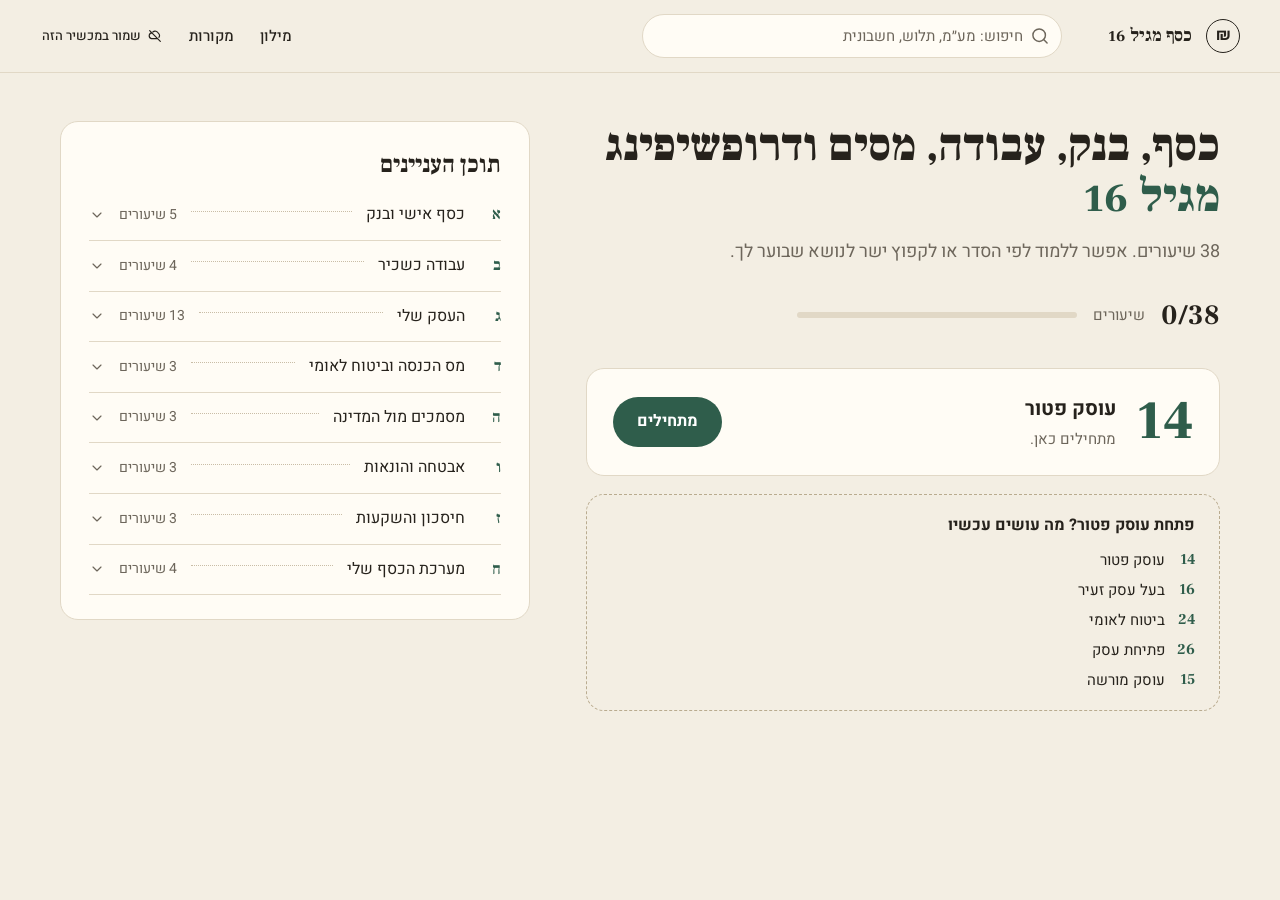
==== index.html @ 77d202a3 "Pilot: finance course app with 5 verified lessons Co-Authored-By: Claude Opus 5 <noreply@anthropic.c" ====
<!DOCTYPE html>
<html lang="he" dir="rtl">
<head>
<meta charset="utf-8">
<meta name="viewport" content="width=device-width, initial-scale=1">
<title>כסף מגיל 16</title>
<meta name="description" content="קורס כסף, בנק, עבודה, מסים ודרופשיפינג בעברית פשוטה, מגיל 16.">
<meta name="theme-color" content="#2f5d4b">
<link rel="manifest" href="manifest.webmanifest">
<link rel="icon" href="icons/icon.svg" type="image/svg+xml">
<link rel="apple-touch-icon" href="icons/icon-180.png">
<link rel="stylesheet" href="assets/fonts/fonts.css">
<link rel="stylesheet" href="css/styles.css">
</head>
<body>
<div id="app"></div>
<script type="module" src="js/app.js"></script>
</body>
</html>
---- assets/fonts/fonts.css ----
/* Self-hosted Heebo + Frank Ruhl Libre. Hebrew + Latin subsets. Source: Google Fonts (OFL). See OFL.txt. */

@font-face {
  font-family: 'Frank Ruhl Libre';
  font-style: normal;
  font-weight: 700;
  font-display: swap;
  src: url('frank-ruhl-libre-700-hebrew.woff2') format('woff2');
  unicode-range: U+0307-0308, U+0590-05FF, U+200C-2010, U+20AA, U+25CC, U+FB1D-FB4F;
}

@font-face {
  font-family: 'Frank Ruhl Libre';
  font-style: normal;
  font-weight: 700;
  font-display: swap;
  src: url('frank-ruhl-libre-700-latin.woff2') format('woff2');
  unicode-range: U+0000-00FF, U+0131, U+0152-0153, U+02BB-02BC, U+02C6, U+02DA, U+02DC, U+0304, U+0308, U+0329, U+2000-206F, U+20AC, U+2122, U+2191, U+2193, U+2212, U+2215, U+FEFF, U+FFFD;
}

@font-face {
  font-family: 'Frank Ruhl Libre';
  font-style: normal;
  font-weight: 900;
  font-display: swap;
  src: url('frank-ruhl-libre-900-hebrew.woff2') format('woff2');
  unicode-range: U+0307-0308, U+0590-05FF, U+200C-2010, U+20AA, U+25CC, U+FB1D-FB4F;
}

@font-face {
  font-family: 'Frank Ruhl Libre';
  font-style: normal;
  font-weight: 900;
  font-display: swap;
  src: url('frank-ruhl-libre-900-latin.woff2') format('woff2');
  unicode-range: U+0000-00FF, U+0131, U+0152-0153, U+02BB-02BC, U+02C6, U+02DA, U+02DC, U+0304, U+0308, U+0329, U+2000-206F, U+20AC, U+2122, U+2191, U+2193, U+2212, U+2215, U+FEFF, U+FFFD;
}

@font-face {
  font-family: 'Heebo';
  font-style: normal;
  font-weight: 400;
  font-display: swap;
  src: url('heebo-400-hebrew.woff2') format('woff2');
  unicode-range: U+0307-0308, U+0590-05FF, U+200C-2010, U+20AA, U+25CC, U+FB1D-FB4F;
}

@font-face {
  font-family: 'Heebo';
  font-style: normal;
  font-weight: 400;
  font-display: swap;
  src: url('heebo-400-latin.woff2') format('woff2');
  unicode-range: U+0000-00FF, U+0131, U+0152-0153, U+02BB-02BC, U+02C6, U+02DA, U+02DC, U+0304, U+0308, U+0329, U+2000-206F, U+20AC, U+2122, U+2191, U+2193, U+2212, U+2215, U+FEFF, U+FFFD;
}

@font-face {
  font-family: 'Heebo';
  font-style: normal;
  font-weight: 500;
  font-display: swap;
  src: url('heebo-500-hebrew.woff2') format('woff2');
  unicode-range: U+0307-0308, U+0590-05FF, U+200C-2010, U+20AA, U+25CC, U+FB1D-FB4F;
}

@font-face {
  font-family: 'Heebo';
  font-style: normal;
  font-weight: 500;
  font-display: swap;
  src: url('heebo-500-latin.woff2') format('woff2');
  unicode-range: U+0000-00FF, U+0131, U+0152-0153, U+02BB-02BC, U+02C6, U+02DA, U+02DC, U+0304, U+0308, U+0329, U+2000-206F, U+20AC, U+2122, U+2191, U+2193, U+2212, U+2215, U+FEFF, U+FFFD;
}

@font-face {
  font-family: 'Heebo';
  font-style: normal;
  font-weight: 700;
  font-display: swap;
  src: url('heebo-700-hebrew.woff2') format('woff2');
  unicode-range: U+0307-0308, U+0590-05FF, U+200C-2010, U+20AA, U+25CC, U+FB1D-FB4F;
}

@font-face {
  font-family: 'Heebo';
  font-style: normal;
  font-weight: 700;
  font-display: swap;
  src: url('heebo-700-latin.woff2') format('woff2');
  unicode-range: U+0000-00FF, U+0131, U+0152-0153, U+02BB-02BC, U+02C6, U+02DA, U+02DC, U+0304, U+0308, U+0329, U+2000-206F, U+20AC, U+2122, U+2191, U+2193, U+2212, U+2215, U+FEFF, U+FFFD;
}
---- css/styles.css ----
/* css/styles.css : "כסף מגיל 16". Direction 1 "מחברת עבודה" from the approved
   design gallery, copied exactly (tokens, fonts, home + lesson look) and
   extended to the rest of the screens (search, glossary, sources, login,
   practice, quiz, popovers, video cards). See SPEC.md §1 for the hard rules. */

*, *::before, *::after { box-sizing: border-box; }
html, body { margin: 0; }
/* several elements below set their own `display` (flex/grid) on a class that
   is also toggled via the `hidden` attribute; an author rule with an explicit
   display always beats the UA's [hidden]{display:none}, so this safety net
   keeps every hidden toggle in the app working regardless. */
[hidden] { display: none !important; }

:root {
  --paper: #f3eee3;
  --sheet: #fffcf5;
  --ink: #26221c;
  --muted: #6d665b;
  --rule: #e1d8c6;
  --acc: #2f5d4b;
  --acc-soft: #e5ece4;
  --wrong: #a4452c;
  --radius-lg: 18px;
  --radius-md: 14px;
  --radius-sm: 10px;
}

html { background: var(--paper); }
body {
  background: var(--paper);
  color: var(--ink);
  font-family: 'Heebo', 'Segoe UI', Arial, sans-serif;
  line-height: 1.6;
  font-size: 16px;
  min-height: 100vh;
}

button { font: inherit; cursor: pointer; }
input, textarea { font: inherit; color: inherit; }
a { color: inherit; text-decoration: none; }
p, h1, h2, h3, h4, h5 { text-wrap: pretty; }
img { max-width: 100%; }

.serif { font-family: 'Frank Ruhl Libre', Georgia, serif; }

svg.i { width: 20px; height: 20px; fill: none; stroke: currentColor; stroke-width: 1.75; stroke-linecap: round; stroke-linejoin: round; flex: none; }
svg.i.sm { width: 16px; height: 16px; }

/* prefers-reduced-motion */
@media (prefers-reduced-motion: reduce) {
  *, *::before, *::after { animation-duration: 0.01ms !important; animation-iteration-count: 1 !important; transition-duration: 0.01ms !important; scroll-behavior: auto !important; }
}

/* focus-visible: consistent accent ring everywhere */
:focus { outline: none; }
a:focus-visible, button:focus-visible, input:focus-visible, textarea:focus-visible, [tabindex]:focus-visible {
  outline: 2.5px solid var(--acc);
  outline-offset: 2px;
  border-radius: 4px;
}

.sr-only {
  position: absolute; width: 1px; height: 1px; padding: 0; margin: -1px;
  overflow: hidden; clip: rect(0,0,0,0); white-space: nowrap; border: 0;
}

.skip-link {
  position: absolute; inset-inline-start: 10px; top: -60px;
  background: var(--ink); color: var(--sheet); padding: 10px 18px; border-radius: 999px;
  z-index: 200; transition: top 180ms ease-out;
}
.skip-link:focus { top: 10px; }

/* ===================== layout shell ===================== */
#app { min-height: 100vh; display: flex; flex-direction: column; }

.top {
  display: flex; align-items: center; gap: 22px; padding: 14px 40px;
  border-bottom: 1px solid var(--rule); background: var(--paper);
  position: sticky; top: 0; z-index: 40;
}
.mark {
  width: 34px; height: 34px; border-radius: 50%; border: 1.5px solid var(--ink);
  display: grid; place-items: center; font-weight: 700; font-size: 16px; flex: none;
  font-family: 'Heebo', sans-serif;
}
.brand { font-family: 'Frank Ruhl Libre', serif; font-weight: 700; font-size: 18px; white-space: nowrap; }
.brand-link { display: flex; align-items: center; gap: 14px; }

.top-search {
  flex: 1; max-width: 420px; margin-inline-start: 24px;
}
.top-search input {
  width: 100%; display: flex; align-items: center; gap: 10px;
  background: var(--sheet); border: 1px solid var(--rule); border-radius: 999px;
  padding: 9px 16px; padding-inline-start: 38px; color: var(--ink); font-size: 15px;
  transition: border-color 180ms ease-out;
}
.top-search input::placeholder { color: var(--muted); }
.top-search input:hover { border-color: #cbbf9f; }
.top-search-wrap { position: relative; }
.top-search-wrap svg.i { position: absolute; inset-inline-start: 12px; top: 50%; transform: translateY(-50%); color: var(--muted); pointer-events: none; }

.toplinks { margin-inline-start: auto; display: flex; align-items: center; gap: 22px; font-size: 15px; font-weight: 500; }
.toplinks a, .toplinks button { background: none; border: 0; padding: 4px 2px; color: inherit; display: flex; align-items: center; gap: 6px; }
.toplinks a:hover, .toplinks button:hover { color: var(--acc); }
.sync-pill {
  display: inline-flex; align-items: center; gap: 6px; font-size: 13px; padding: 6px 12px;
  border-radius: 999px; border: 1px solid var(--rule); background: var(--sheet); color: var(--muted);
}
/* sync pill intentionally stays neutral (ink/muted) in every state: SPEC.md §1
   allows no extra status colors beyond the quiz right/wrong pair, so the
   synced/local/error states are told apart by icon + text only, not color. */

.menu-toggle { display: none; background: none; border: 1px solid var(--rule); border-radius: 10px; padding: 8px; }

main { flex: 1; }

.container { max-width: 1240px; margin: 0 auto; padding: 0 40px; }

.footer-note { max-width: 1240px; margin: 40px auto 60px; padding: 0 40px; color: var(--muted); font-size: 14px; }

/* ===================== buttons ===================== */
.btn {
  background: var(--acc); color: #fff; border: 0; border-radius: 999px;
  padding: 12px 24px; font-weight: 700; font-size: 16px; display: inline-flex; align-items: center; gap: 8px;
  transition: background 180ms ease-out, transform 180ms ease-out;
}
.btn:hover { background: #274f40; }
.btn:active { transform: scale(0.98); }
.btn:disabled { background: #b9cabf; color: #fff; cursor: not-allowed; }

.btn-outline {
  background: transparent; color: var(--ink); border: 1.5px solid var(--ink); border-radius: 999px;
  padding: 8px 20px; font-weight: 700; display: inline-flex; align-items: center; gap: 8px;
  transition: background 180ms ease-out;
}
.btn-outline:hover { background: var(--acc-soft); border-color: var(--acc); color: var(--acc); }
.btn-outline:disabled { color: var(--muted); border-color: var(--rule); cursor: not-allowed; background: none; }

.btn-secondary {
  background: var(--sheet); color: var(--ink); border: 1px solid var(--rule); border-radius: 999px;
  padding: 10px 18px; font-weight: 600; font-size: 14px; display: inline-flex; align-items: center; gap: 8px;
  transition: border-color 180ms ease-out, background 180ms ease-out;
}
.btn-secondary:hover { border-color: var(--acc); color: var(--acc); }

/* ===================== home ===================== */
.home {
  display: grid; grid-template-columns: 1.35fr 1fr; gap: 56px;
  padding: 48px 40px 60px; max-width: 1240px; margin: 0 auto;
}
.home h1 { font-family: 'Frank Ruhl Libre', serif; font-weight: 900; font-size: 46px; line-height: 1.1; margin: 0; }
.home h1 em { font-style: normal; color: var(--acc); display: block; }
.home .lead { font-size: 18px; color: var(--muted); margin: 16px 0 26px; max-width: 520px; }

.prog { display: flex; align-items: center; gap: 16px; margin-bottom: 30px; }
.prog b { font-family: 'Frank Ruhl Libre', serif; font-size: 28px; }
.prog span { color: var(--muted); font-size: 15px; }
.bar { flex: 1; height: 6px; background: var(--rule); border-radius: 9px; max-width: 280px; overflow: hidden; }
.bar i { display: block; height: 100%; background: var(--acc); border-radius: 9px; transition: width 220ms ease-out; }

.start-card {
  background: var(--sheet); border: 1px solid var(--rule); border-radius: var(--radius-lg);
  padding: 24px 26px; display: flex; gap: 20px; align-items: center; flex-wrap: wrap;
}
.start-card .n { font-family: 'Frank Ruhl Libre', serif; font-size: 54px; font-weight: 900; line-height: .9; color: var(--acc); }
.start-card h3 { margin: 0; font-size: 20px; }
.start-card p { margin: 2px 0 0; color: var(--muted); font-size: 15px; }
.start-card .btn { margin-inline-start: auto; }
.start-card.empty { color: var(--muted); }
.start-card.empty p { margin: 0; font-size: 15px; }

.urgent {
  margin-top: 18px; border: 1px dashed #b9ab8f; border-radius: var(--radius-lg); padding: 18px 24px; font-size: 15px;
}
.urgent strong { display: block; font-size: 16px; margin-bottom: 6px; }
.urgent-list { display: flex; flex-direction: column; gap: 6px; margin-top: 10px; }
.urgent-row { display: flex; align-items: center; gap: 10px; }
.urgent-row .num { font-family: 'Frank Ruhl Libre', serif; font-weight: 700; color: var(--acc); width: 20px; }
.urgent-row .soon-tag { margin-inline-start: auto; }

.toc {
  background: var(--sheet); border: 1px solid var(--rule); border-radius: var(--radius-lg); padding: 24px 28px;
  align-self: start;
}
.toc h2 { font-family: 'Frank Ruhl Libre', serif; font-size: 24px; margin: 0 0 6px; }
.toc-row {
  display: flex; align-items: center; gap: 14px; padding: 12px 0; border-bottom: 1px solid var(--rule);
  font-size: 16px; width: 100%; background: none; border-inline: 0; border-top: 0; text-align: start;
  color: inherit;
}
.toc-row:last-child { border-bottom: 0; }
.toc-row .l { font-family: 'Frank Ruhl Libre', serif; font-weight: 700; width: 22px; color: var(--acc); flex: none; }
.toc-row .lead-dots { flex: 1; border-bottom: 1.5px dotted #c9bda6; transform: translateY(-4px); }
.toc-row .c { color: var(--muted); font-size: 14px; flex: none; }
.toc-row .chev { color: var(--muted); transition: transform 180ms ease-out; flex: none; }
.toc-row[aria-expanded="true"] .chev { transform: rotate(180deg); }
.toc-row:hover { color: var(--acc); }

.toc-lessons { padding: 0 0 12px; display: flex; flex-direction: column; }
.toc-lessons .lesson-row {
  display: flex; align-items: center; gap: 10px; padding: 8px 4px 8px 0; font-size: 14.5px; color: var(--muted);
  border-bottom: 1px dotted var(--rule);
}
.toc-lessons .lesson-row:last-child { border-bottom: 0; }
.toc-lessons .lesson-row .num { width: 20px; flex: none; color: var(--muted); font-weight: 600; }
.toc-lessons .lesson-row.done { color: var(--ink); }
.toc-lessons .lesson-row.done .num { color: var(--acc); }
.soon-tag {
  font-size: 12px; color: var(--muted); background: var(--paper); border: 1px solid var(--rule);
  border-radius: 999px; padding: 2px 10px; flex: none;
}

/* ===================== lesson layout ===================== */
.lesson-shell { display: grid; grid-template-columns: 1fr; max-width: 1240px; margin: 0 auto; align-items: start; }
/* two-column layout only above the breakpoint where .side is actually shown
   (see the max-width:900px query below that hides .side) and only when a
   side list exists at all (.with-side). gating on min-width here, rather
   than overriding a max-width query, avoids a specificity fight between the
   two rules that would otherwise leave an empty reserved 270px column. */
@media (min-width: 901px) {
  .lesson-shell.with-side { grid-template-columns: 270px 1fr; }
}
.side {
  border-inline-end: 1px solid var(--rule); padding: 26px 24px; position: sticky; top: 65px;
  max-height: calc(100vh - 65px); overflow-y: auto;
}
.side .part { font-size: 13px; color: var(--muted); font-weight: 600; }
.side h4 { font-family: 'Frank Ruhl Libre', serif; font-size: 20px; margin: 2px 0 14px; }
.sl {
  display: flex; gap: 10px; align-items: center; padding: 7px 4px; font-size: 14.5px; color: var(--muted);
  border-radius: 8px; width: 100%; background: none; border: 0; text-align: start;
}
.sl .ck {
  width: 18px; height: 18px; border-radius: 50%; border: 1.5px solid #c9bda6; flex: none; display: grid; place-items: center;
}
.sl.done .ck { background: var(--acc); border-color: var(--acc); color: #fff; }
.sl.done .ck svg { width: 12px; height: 12px; stroke-width: 3; }
.sl.now { color: var(--ink); font-weight: 700; }
.sl.now .ck { border-color: var(--ink); border-width: 2px; }
.sl.soon { color: #a89f8e; }
.sl:not(.soon):hover { background: var(--acc-soft); color: var(--acc); }
.sl.soon { cursor: default; }
.sl .soon-tag { border: 0; background: none; padding: 0; font-size: 11.5px; margin-inline-start: auto; }

.page { padding: 24px 40px 40px; min-width: 0; }
.steps { display: flex; gap: 6px; margin-bottom: 24px; flex-wrap: wrap; }
.step {
  padding: 7px 16px; border-radius: 999px; font-size: 13.5px; font-weight: 600; color: var(--muted);
  border: 1px solid var(--rule); background: var(--paper);
}
.step.on { background: var(--ink); color: var(--sheet); border-color: var(--ink); }
.step.ok { color: var(--acc); border-color: #bcd0c2; }
a.step:hover { border-color: var(--acc); }

.lesson-title { font-family: 'Frank Ruhl Libre', serif; font-size: 34px; font-weight: 900; margin: 0 0 4px; line-height: 1.15; }
.checked-tag { color: var(--muted); font-size: 13.5px; margin: 0 0 20px; }

.sheet {
  background: var(--sheet); border: 1px solid var(--rule); border-radius: var(--radius-lg);
  padding: 30px 34px; display: grid; gap: 32px;
}
.sheet.two-col { grid-template-columns: 1fr 320px; }
/* grid/flex items default to min-width:auto, so a nested flex row that
   refuses to shrink (e.g. .calc-fields) can force this whole grid item wider
   than its track, overflowing past .sheet and the page on narrow screens.
   min-width:0 lets it shrink and wrap normally instead. */
.sheet-full { grid-column: 1 / -1; min-width: 0; }
.sheet h2 { font-family: 'Frank Ruhl Libre', serif; font-size: 32px; font-weight: 900; margin: 0; line-height: 1.15; }
.sheet .goal { color: var(--muted); font-size: 16px; margin: 8px 0 20px; }

/* ===================== disclaimer + intro ===================== */
.disclaimer {
  border: 1px dashed #b9ab8f; border-radius: var(--radius-md); padding: 14px 18px; font-size: 14.5px;
  color: var(--muted); display: flex; gap: 10px; align-items: flex-start; margin: 18px 0;
}
.will-know { margin: 18px 0 24px; }
.will-know h5 { font-size: 15px; margin: 0 0 8px; }
.will-know ul { margin: 0; padding-inline-start: 20px; }
.will-know li { margin-bottom: 4px; }

/* ===================== lesson sections & blocks ===================== */
.lesson-section { margin-bottom: 30px; }
.lesson-section:last-child { margin-bottom: 0; }
.section-h { font-family: 'Frank Ruhl Libre', serif; font-size: 21px; margin: 0 0 12px; }
.lesson-section p { font-size: 17px; line-height: 1.75; margin: 0 0 14px; }
.lesson-section p:last-child { margin-bottom: 0; }

.tag { display: inline-flex; align-items: center; gap: 8px; font-size: 13px; font-weight: 700; margin-bottom: 8px; }
.tag svg { width: 17px; height: 17px; }

.box { border-radius: var(--radius-md); padding: 16px 18px; margin-bottom: 14px; font-size: 15.5px; }
.box p { margin: 0 0 8px; }
.box p:last-child { margin-bottom: 0; }
.box.law { border: 1.5px solid var(--ink); background: var(--sheet); }
.box.rec { background: var(--acc-soft); }
.box.pro { border: 1.5px dashed #b9ab8f; background: var(--sheet); }
.box.example { background: var(--sheet); border: 1px solid var(--rule); background-image: repeating-linear-gradient(var(--sheet) 0 27px, var(--rule) 27px 28px); background-size: 100% 28px; }
.box.warn { background: var(--paper); border: 1px solid var(--rule); }
.box.calc { border: 1px solid var(--rule); background: var(--sheet); }

.src-list { display: flex; flex-direction: column; gap: 4px; margin-top: 8px; }
.src-ref { display: block; font-size: 12.5px; color: var(--muted); text-decoration: underline; text-underline-offset: 2px; }
.src-ref:hover { color: var(--acc); }
.checked-line { display: block; margin-top: 8px; font-size: 12.5px; color: var(--muted); }

.term-link, .src-chip {
  background: none; border: 0; padding: 0; color: var(--acc); font: inherit; font-weight: 600;
  text-decoration: underline; text-underline-offset: 3px; text-decoration-style: dotted; cursor: pointer;
}
.src-chip { font-size: 0.72em; vertical-align: super; font-weight: 700; text-decoration: none; padding: 1px 6px; border: 1px solid var(--rule); border-radius: 999px; color: var(--muted); background: var(--paper); }
.src-chip:hover { color: var(--acc); border-color: var(--acc); }
.term-link:hover { color: #1f4033; }

.blk-list { margin: 0 0 16px; padding-inline-start: 22px; font-size: 16px; }
.blk-list li { margin-bottom: 6px; }

.table-wrap { overflow-x: auto; margin-bottom: 14px; border: 1px solid var(--rule); border-radius: var(--radius-md); }
.blk-table { width: 100%; border-collapse: collapse; font-size: 15px; min-width: 420px; }
.blk-table caption { text-align: start; padding: 12px 16px 4px; font-weight: 700; color: var(--ink); caption-side: top; }
.blk-table th, .blk-table td { padding: 10px 16px; text-align: start; border-bottom: 1px solid var(--rule); }
.blk-table thead th { background: var(--paper); font-weight: 700; color: var(--muted); font-size: 13.5px; }
.blk-table tbody tr:last-child td { border-bottom: 0; }
.table-note { padding: 4px 16px 12px; margin: 0; font-size: 13.5px; color: var(--muted); }

.receipt {
  background: #fff; border: 1px solid var(--rule); border-radius: 6px; padding: 20px 22px 16px;
  position: relative; font-size: 16px; margin-bottom: 14px;
}
.r-title { font-weight: 700; margin-bottom: 10px; }
.r-row { display: flex; gap: 10px; align-items: baseline; padding: 6px 0; }
.r-row .dots { flex: 1; border-bottom: 1.5px dotted #cfc5b2; }
.r-row .v { font-weight: 700; }
.r-total { border-top: 2px solid var(--ink); margin-top: 8px; padding-top: 10px; font-size: 19px; }
.r-total .v { color: var(--acc); font-size: 25px; font-family: 'Frank Ruhl Libre', serif; }
.r-note { font-size: 13.5px; color: var(--muted); margin: 12px 0 0; }

.compare { display: grid; gap: 16px; margin-bottom: 16px; grid-template-columns: repeat(var(--cols, 2), 1fr); }
.compare.cols-2 { --cols: 2; }
.compare.cols-3 { --cols: 3; }
.cmp-col { background: var(--sheet); border: 1px solid var(--rule); border-radius: var(--radius-md); padding: 16px 18px; }
.cmp-col h5 { margin: 0 0 10px; font-size: 15px; }
.cmp-col ul { margin: 0; padding-inline-start: 20px; font-size: 14.5px; }
.cmp-col ul li { margin-bottom: 6px; }

.flow { display: flex; align-items: center; gap: 10px; margin-bottom: 16px; flex-wrap: wrap; }
.flow-step { background: var(--sheet); border: 1px solid var(--rule); border-radius: var(--radius-md); padding: 12px 16px; min-width: 120px; text-align: center; }
.flow-label { font-weight: 700; font-size: 14.5px; }
.flow-sub { color: var(--muted); font-size: 12.5px; margin-top: 3px; }
.flow-arrow { color: var(--muted); flex: none; }

.calc-fields { display: flex; gap: 14px; flex-wrap: wrap; margin-bottom: 14px; }
.calc-field { display: flex; flex-direction: column; gap: 6px; font-size: 13.5px; color: var(--muted); }
.calc-input-wrap { display: flex; align-items: center; gap: 6px; background: var(--paper); border: 1px solid var(--rule); border-radius: var(--radius-sm); padding: 8px 12px; }
.calc-input-wrap input { width: 80px; background: none; border: 0; font-size: 16px; color: var(--ink); }
.calc-input-wrap input:focus-visible { outline: none; }
.calc-input-wrap .suffix { color: var(--muted); font-size: 14px; }
.calc-result { display: flex; align-items: center; gap: 12px; font-size: 16px; padding-top: 6px; border-top: 1px dashed var(--rule); }
.calc-result-label { color: var(--muted); }
.calc-result-value { font-weight: 700; color: var(--acc); font-size: 20px; }
.calc-explain { margin: 10px 0 0; color: var(--muted); font-size: 14px; }

/* flash-highlight for search-result scroll target */
.flash-highlight { animation: flash 1.6s ease-out; border-radius: var(--radius-sm); }
@keyframes flash {
  0% { background-color: #f2e3b0; }
  100% { background-color: transparent; }
}

/* ===================== video cards ===================== */
.video-list { display: flex; flex-direction: column; gap: 14px; }
.video-card { background: var(--sheet); border: 1px solid var(--rule); border-radius: var(--radius-md); padding: 18px 20px; }
.v-title { font-weight: 700; font-size: 16px; }
.v-meta { color: var(--muted); font-size: 13px; margin: 2px 0 8px; }
.v-why { margin: 0 0 12px; font-size: 14.5px; color: var(--muted); }
.v-summary { border-top: 1px dashed var(--rule); padding-top: 12px; margin-top: 4px; }
.v-summary p { font-size: 15px; }
.v-backup { margin-top: 12px; }
.v-player { margin-top: 12px; position: relative; padding-top: 56.25%; border-radius: var(--radius-sm); overflow: hidden; background: #000; }
.v-player iframe { position: absolute; inset: 0; width: 100%; height: 100%; border: 0; }
.v-offline { position: static; padding-top: 0; display: flex; align-items: center; gap: 8px; color: var(--muted); background: var(--paper); border-radius: var(--radius-sm); padding: 14px; margin: 0; }

/* ===================== nav (bottom of lesson) ===================== */
.lesson-nav { display: flex; align-items: center; gap: 10px; margin-top: 26px; font-size: 14.5px; font-weight: 600; flex-wrap: wrap; }
.nb {
  display: flex; align-items: center; gap: 6px; padding: 9px 14px; border-radius: 999px;
  border: 1px solid var(--rule); background: var(--sheet); color: inherit;
}
.nb:hover { border-color: var(--acc); color: var(--acc); }
.nb:disabled { color: #b6ad9d; cursor: not-allowed; }
.nb.next { background: var(--acc); color: #fff; border-color: var(--acc); margin-inline-start: auto; }
.nb.next:hover { background: #274f40; }
.nb.next:disabled { background: #b9cabf; }
.nav-progress { flex: 1; max-width: 260px; margin-inline-start: 14px; display: flex; align-items: center; gap: 10px; color: var(--muted); font-weight: 500; font-size: 13.5px; }
.nav-progress .bar { height: 5px; }

/* ===================== practice ===================== */
.practice-block { margin-bottom: 30px; }
.practice-block:last-child { margin-bottom: 0; }
.practice-block h3 { font-family: 'Frank Ruhl Libre', serif; font-size: 22px; margin: 0 0 6px; }
.practice-prompt { font-size: 16.5px; margin-bottom: 14px; }
.practice-answer { width: 100%; min-height: 100px; background: var(--paper); border: 1px solid var(--rule); border-radius: var(--radius-md); padding: 12px 14px; font-size: 15.5px; resize: vertical; }
.practice-answer:hover { border-color: #cbbf9f; }
.practice-actions { display: flex; gap: 10px; align-items: center; margin-top: 12px; flex-wrap: wrap; }
.practice-hint { color: var(--muted); font-size: 14px; margin-top: 8px; }
.practice-solution { margin-top: 16px; background: var(--acc-soft); border-radius: var(--radius-md); padding: 16px 18px; }
.practice-solution h4 { margin: 0 0 8px; font-size: 14.5px; }

/* ===================== quiz ===================== */
.quiz-q { border: 0; margin: 0 0 26px; padding: 0; }
.quiz-q legend { font-weight: 700; font-size: 17px; margin: 0 0 12px; padding: 0; width: 100%; }
.quiz-options { display: flex; flex-direction: column; gap: 8px; }
.opt {
  display: flex; gap: 12px; align-items: center; width: 100%; text-align: start;
  background: var(--sheet); border: 1px solid var(--rule); border-radius: var(--radius-sm);
  padding: 11px 14px; position: relative; transition: background 150ms ease-out, border-color 150ms ease-out;
}
.opt input[type="radio"] { position: absolute; opacity: 0; width: 1px; height: 1px; }
.opt:hover { border-color: #cbbf9f; }
.opt:has(input:checked) { border-color: var(--ink); }
.opt:has(input:focus-visible) { outline: 2.5px solid var(--acc); outline-offset: 2px; }
.dot { width: 16px; height: 16px; border-radius: 50%; border: 1.5px solid var(--muted); flex: none; }
.opt:has(input:checked) .dot { background: var(--ink); box-shadow: inset 0 0 0 3px var(--sheet); border-color: var(--ink); }
.quiz.checked .opt { pointer-events: none; }
.quiz.checked .opt.correct { border-color: var(--acc); background: var(--acc-soft); }
.quiz.checked .opt.wrong-pick { border-color: var(--wrong); }
.quiz.checked .opt.correct .dot { background: var(--acc); border-color: var(--acc); }
.quiz.checked .opt.wrong-pick .dot { background: var(--wrong); border-color: var(--wrong); }
.quiz-feedback { display: none; margin-top: 10px; font-size: 14.5px; background: var(--acc-soft); border-radius: var(--radius-sm); padding: 10px 14px; }
.quiz.checked .quiz-feedback { display: block; }
.quiz.checked .quiz-feedback.is-wrong { background: #f4e2da; color: var(--wrong); }

.quiz-summary { background: var(--sheet); border: 1px solid var(--rule); border-radius: var(--radius-lg); padding: 22px 26px; margin-bottom: 24px; text-align: center; }
.quiz-score { font-family: 'Frank Ruhl Libre', serif; font-size: 40px; font-weight: 900; color: var(--acc); margin: 0; }
.quiz-summary p { color: var(--muted); margin: 6px 0 16px; }
.quiz-check {
  background: transparent; border: 1.5px solid var(--ink); border-radius: 999px; padding: 10px 24px;
  font-weight: 700; color: var(--ink);
}
.quiz-check:hover { background: var(--ink); color: var(--sheet); }
.quiz-check:disabled { border-color: var(--rule); color: var(--muted); cursor: not-allowed; }

/* ===================== finish ===================== */
.remember-list { padding-inline-start: 22px; font-size: 16.5px; margin: 0 0 26px; }
.remember-list li { margin-bottom: 8px; }
.real-task { background: var(--acc-soft); border-radius: var(--radius-lg); padding: 22px 26px; margin-bottom: 26px; }
.real-task h3 { margin: 0 0 12px; font-family: 'Frank Ruhl Libre', serif; font-size: 20px; }
.real-task ol { margin: 0 0 14px; padding-inline-start: 20px; }
.real-task li { margin-bottom: 6px; }
.task-check { display: flex; align-items: center; gap: 10px; font-weight: 600; cursor: pointer; }
.task-check input { width: 18px; height: 18px; accent-color: var(--acc); }
.finish-sources { margin-bottom: 26px; }
.finish-sources h3 { font-family: 'Frank Ruhl Libre', serif; font-size: 18px; margin: 0 0 10px; }
.source-item { border-bottom: 1px solid var(--rule); padding: 10px 0; font-size: 14.5px; }
.source-item:last-child { border-bottom: 0; }
.source-item .s-org { color: var(--muted); font-size: 12.5px; }
.source-item a { text-decoration: underline; text-underline-offset: 2px; }

/* ===================== search screen ===================== */
.search-page { max-width: 820px; margin: 0 auto; padding: 40px 24px 60px; }
.search-page h1 { font-family: 'Frank Ruhl Libre', serif; font-size: 30px; margin: 0 0 20px; }
.search-input-big { width: 100%; background: var(--sheet); border: 1px solid var(--rule); border-radius: 999px; padding: 14px 20px; padding-inline-start: 46px; font-size: 17px; margin-bottom: 24px; }
.search-input-big-wrap { position: relative; }
.search-input-big-wrap svg.i { position: absolute; inset-inline-start: 16px; top: 50%; transform: translateY(-50%); color: var(--muted); }
.search-group { margin-bottom: 26px; }
.search-group-title { font-size: 13.5px; font-weight: 700; color: var(--muted); margin: 0 0 10px; }
.search-result {
  display: block; width: 100%; text-align: start; background: var(--sheet); border: 1px solid var(--rule);
  border-radius: var(--radius-md); padding: 14px 18px; margin-bottom: 10px; font-size: 15px; color: inherit;
}
.search-result:hover { border-color: var(--acc); }
.search-result .sr-stage { color: var(--muted); font-size: 12.5px; margin-bottom: 4px; }
.search-result mark { background: #f2e3b0; color: var(--ink); border-radius: 3px; padding: 0 2px; }
.search-empty, .empty-state { color: var(--muted); text-align: center; padding: 40px 20px; font-size: 15.5px; }

/* ===================== glossary ===================== */
.glossary-page { max-width: 900px; margin: 0 auto; padding: 40px 24px 60px; }
.glossary-page h1 { font-family: 'Frank Ruhl Libre', serif; font-size: 30px; margin: 0 0 20px; }
.glossary-filter { width: 100%; background: var(--sheet); border: 1px solid var(--rule); border-radius: 999px; padding: 12px 20px; font-size: 16px; margin-bottom: 24px; }
.glossary-list { display: flex; flex-direction: column; gap: 12px; }
.term-card { background: var(--sheet); border: 1px solid var(--rule); border-radius: var(--radius-md); padding: 18px 22px; }
.term-name { font-family: 'Frank Ruhl Libre', serif; font-size: 20px; font-weight: 700; margin: 0; }
.term-en { color: var(--muted); font-size: 14px; margin: 2px 0 10px; }
.term-explain { margin: 0 0 8px; font-size: 15.5px; }
.term-example, .term-life { margin: 0 0 4px; font-size: 14px; color: var(--muted); }
.term-example strong, .term-life strong { color: var(--ink); }
.term-lessons { margin-top: 10px; display: flex; gap: 8px; flex-wrap: wrap; }
.term-lesson-link { font-size: 13px; background: var(--acc-soft); color: var(--acc); border-radius: 999px; padding: 4px 12px; }

/* ===================== sources center ===================== */
.sources-page { max-width: 900px; margin: 0 auto; padding: 40px 24px 60px; }
.sources-page h1 { font-family: 'Frank Ruhl Libre', serif; font-size: 30px; margin: 0 0 24px; }
.org-group { margin-bottom: 28px; }
.org-group h2 { font-size: 17px; margin: 0 0 10px; color: var(--muted); }
.source-card { background: var(--sheet); border: 1px solid var(--rule); border-radius: var(--radius-md); padding: 16px 20px; margin-bottom: 10px; }
.source-card .s-title { font-weight: 700; font-size: 15.5px; }
.source-card .s-meta { color: var(--muted); font-size: 13px; margin: 4px 0 8px; }
.source-card a.s-link { display: inline-flex; align-items: center; gap: 6px; font-size: 14px; text-decoration: underline; text-underline-offset: 2px; }
.source-card .s-lessons { margin-top: 8px; font-size: 12.5px; color: var(--muted); }

/* ===================== login/sync ===================== */
.login-page { max-width: 480px; margin: 0 auto; padding: 60px 24px; }
.login-page h1 { font-family: 'Frank Ruhl Libre', serif; font-size: 26px; margin: 0 0 14px; }
.login-page p { color: var(--muted); font-size: 15px; margin: 0 0 22px; }
.login-field { display: flex; flex-direction: column; gap: 6px; margin-bottom: 16px; }
.login-field label { font-size: 14px; font-weight: 600; }
.login-field input { background: var(--sheet); border: 1px solid var(--rule); border-radius: var(--radius-sm); padding: 11px 14px; font-size: 16px; }
.login-field input:hover { border-color: #cbbf9f; }
.login-error { color: var(--wrong); font-size: 14px; margin: 10px 0 0; }
.login-status { margin-top: 18px; font-size: 14px; color: var(--muted); }

/* ===================== popover ===================== */
.popover {
  position: fixed; z-index: 100; max-width: 320px; background: var(--sheet); border: 1px solid var(--rule);
  border-radius: var(--radius-md); padding: 16px 18px; box-shadow: 0 8px 24px rgba(38,34,28,0.16);
  font-size: 14.5px; transition: opacity 180ms ease-out;
}
.popover h4 { font-family: 'Frank Ruhl Libre', serif; font-size: 17px; margin: 0 0 6px; }
.popover p { margin: 0 0 8px; }
.popover .pop-close { position: absolute; top: 8px; inset-inline-end: 8px; background: none; border: 0; padding: 4px; color: var(--muted); }
.popover .pop-link { font-size: 13px; text-decoration: underline; }

/* ===================== menu drawer (mobile) ===================== */
.drawer-backdrop { position: fixed; inset: 0; background: rgba(38,34,28,0.35); z-index: 60; opacity: 0; pointer-events: none; transition: opacity 180ms ease-out; }
.drawer-backdrop.open { opacity: 1; pointer-events: auto; }
.drawer {
  position: fixed; inset-inline-end: 0; top: 0; bottom: 0; width: min(320px, 86vw); background: var(--paper);
  z-index: 61; transform: translateX(110%); transition: transform 200ms ease-out; padding: 20px; overflow-y: auto;
  border-inline-start: 1px solid var(--rule);
}
html[dir="rtl"] .drawer { transform: translateX(-110%); }
.drawer.open { transform: translateX(0); }
.drawer-close { background: none; border: 0; padding: 8px; margin-bottom: 10px; }
.drawer a, .drawer button.drawer-link { display: flex; align-items: center; gap: 10px; padding: 11px 6px; font-size: 15.5px; width: 100%; text-align: start; background: none; border: 0; color: inherit; border-bottom: 1px solid var(--rule); }

/* ===================== offline banner ===================== */
.offline-banner {
  display: none; align-items: center; gap: 8px; justify-content: center; background: #f4e2da; color: var(--wrong);
  font-size: 13.5px; padding: 8px; text-align: center;
}
body.is-offline .offline-banner { display: flex; }

/* ===================== responsive ===================== */
@media (max-width: 900px) {
  .home { grid-template-columns: 1fr; padding: 32px 20px 40px; gap: 30px; }
  .side { display: none; }
  .page { padding: 20px 20px 40px; }
  .sheet { padding: 22px 20px; }
  .sheet.two-col { grid-template-columns: 1fr; }
  .compare { grid-template-columns: 1fr; }
  .flow { flex-direction: column; align-items: stretch; }
  .flow-arrow { transform: rotate(90deg); align-self: center; }
  .top { padding: 12px 16px; gap: 12px; }
  .top-search { display: none; }
  .toplinks { display: none; }
  .menu-toggle { display: flex; }
  .container { padding: 0 20px; }
}

@media (max-width: 640px) {
  .home h1 { font-size: 34px; }
  .start-card { flex-direction: column; align-items: flex-start; }
  .start-card .btn { margin-inline-start: 0; }
  .lesson-title { font-size: 26px; }
  .lesson-nav { justify-content: flex-start; }
  .nav-progress { order: 5; max-width: 100%; flex: 0 0 100%; margin-inline-start: 0; }
  .nb.next { margin-inline-start: 0; }
  .quiz-fields, .calc-fields { flex-direction: column; }
}
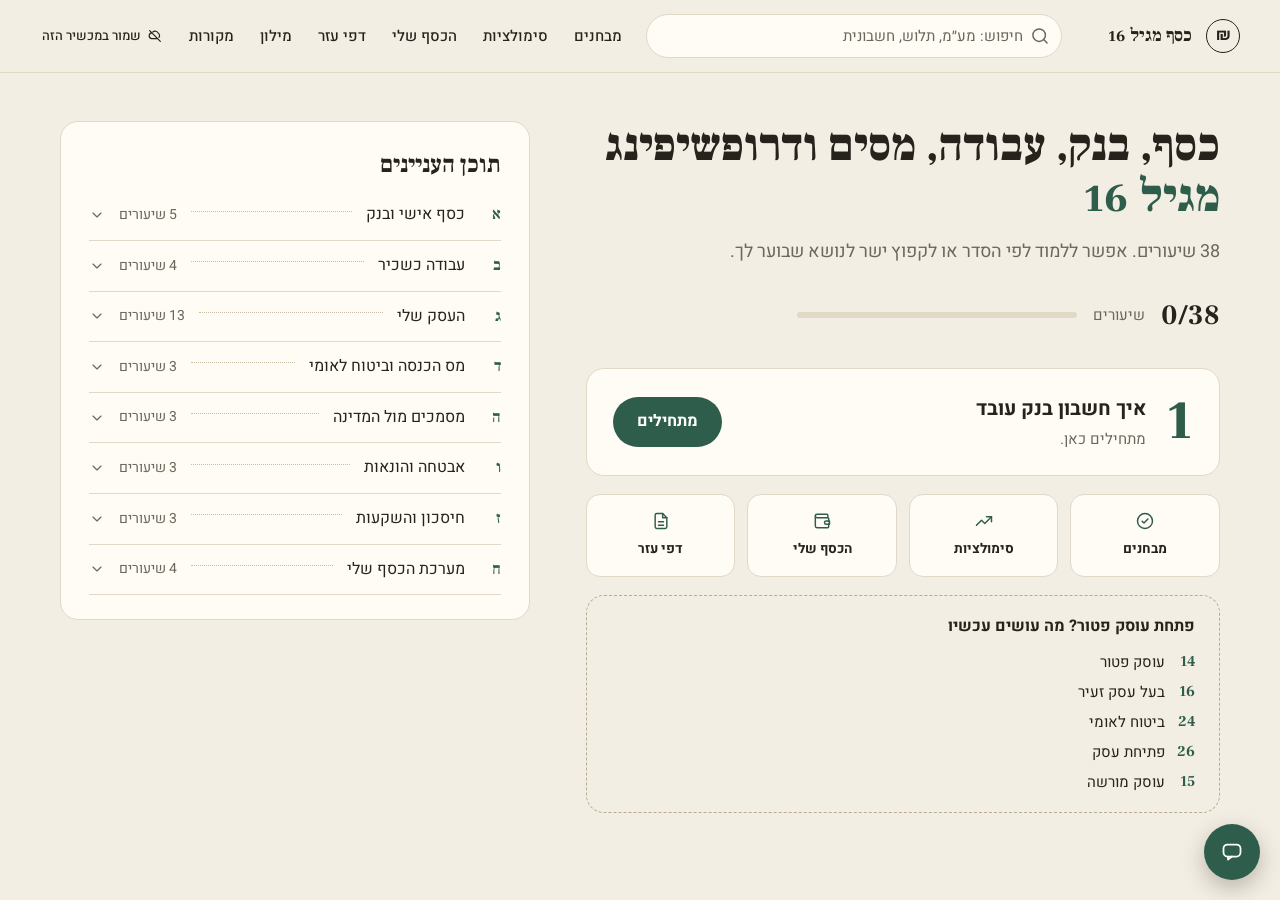
==== commit b851cde2: "Auto-reload once when a new service worker takes control so updates show immediately Co-Authored-By:" ====
--- a/index.html
+++ b/index.html
@@ -3,6 +3,21 @@
 <head>
 <meta charset="utf-8">
 <meta name="viewport" content="width=device-width, initial-scale=1">
+<script>
+  // A new deploy installs a new service worker that takes control while this
+  // page still runs the old files. Reload once so the update shows now and
+  // not only on the next launch. Must run before anything else loads.
+  (function () {
+    if (!('serviceWorker' in navigator)) return;
+    var hadController = !!navigator.serviceWorker.controller;
+    var done = false;
+    navigator.serviceWorker.addEventListener('controllerchange', function () {
+      if (!hadController || done) return;
+      done = true;
+      window.location.reload();
+    });
+  })();
+</script>
 <title>כסף מגיל 16</title>
 <meta name="description" content="קורס כסף, בנק, עבודה, מסים ודרופשיפינג בעברית פשוטה, מגיל 16.">
 <meta name="theme-color" content="#2f5d4b">
--- a/css/styles.css
+++ b/css/styles.css
@@ -525,13 +525,17 @@
 .drawer-backdrop { position: fixed; inset: 0; background: rgba(38,34,28,0.35); z-index: 60; opacity: 0; pointer-events: none; transition: opacity 180ms ease-out; }
 .drawer-backdrop.open { opacity: 1; pointer-events: auto; }
 .drawer {
-  position: fixed; inset-inline-end: 0; top: 0; bottom: 0; width: min(320px, 86vw); background: var(--paper);
-  z-index: 61; transform: translateX(110%); transition: transform 200ms ease-out; padding: 20px; overflow-y: auto;
-  border-inline-start: 1px solid var(--rule);
-}
-html[dir="rtl"] .drawer { transform: translateX(-110%); }
-.drawer.open { transform: translateX(0); }
-.drawer-close { background: none; border: 0; padding: 8px; margin-bottom: 10px; }
+  /* opens from the reading-start edge: right in Hebrew, left in LTR */
+  position: fixed; inset-inline-start: 0; top: 0; bottom: 0; width: min(320px, 86vw); background: var(--paper);
+  z-index: 61; transform: translateX(-110%); transition: transform 200ms ease-out; padding: 20px; overflow-y: auto;
+  border-inline-end: 1px solid var(--rule);
+}
+html[dir="rtl"] .drawer { transform: translateX(110%); }
+.drawer.open,
+html[dir="rtl"] .drawer.open { transform: translateX(0); }
+.drawer-close { background: none; border: 0; padding: 8px; margin-bottom: 10px; color: var(--ink); }
+/* iOS Safari paints button text in its own system blue unless told otherwise */
+button { color: inherit; -webkit-tap-highlight-color: transparent; }
 .drawer a, .drawer button.drawer-link { display: flex; align-items: center; gap: 10px; padding: 11px 6px; font-size: 15.5px; width: 100%; text-align: start; background: none; border: 0; color: inherit; border-bottom: 1px solid var(--rule); }
 
 /* ===================== offline banner ===================== */
@@ -554,7 +558,8 @@
   .top { padding: 12px 16px; gap: 12px; }
   .top-search { display: none; }
   .toplinks { display: none; }
-  .menu-toggle { display: flex; }
+  /* hamburger sits at the reading-start edge, same side the menu opens from */
+  .menu-toggle { display: flex; order: -1; }
   .container { padding: 0 20px; }
 }
 
@@ -568,3 +573,256 @@
   .nb.next { margin-inline-start: 0; }
   .quiz-fields, .calc-fields { flex-direction: column; }
 }
+
+/* =====================================================================
+   SPEC-EXTRAS.md additions: tests, simulations, dashboard, printable
+   sheets. Same tokens/classes as above; nothing here introduces a new
+   color, only reuses --acc/--wrong/--muted per SPEC.md §1.
+   ===================================================================== */
+
+/* ---- home quick-links row (SPEC-EXTRAS §2) + reused on the top nav /
+   drawer, which already had their own link styling ---- */
+.quick-links { display: grid; grid-template-columns: repeat(4, 1fr); gap: 12px; margin-top: 18px; }
+.quick-link {
+  display: flex; flex-direction: column; align-items: center; gap: 8px; text-align: center;
+  background: var(--sheet); border: 1px solid var(--rule); border-radius: var(--radius-md);
+  padding: 16px 10px; font-size: 13.5px; font-weight: 600; color: var(--ink);
+  transition: border-color 180ms ease-out, color 180ms ease-out;
+}
+.quick-link svg.i { color: var(--acc); }
+.quick-link:hover { border-color: var(--acc); color: var(--acc); }
+
+/* ---- shared list screens: #/tests, #/sims, #/sheets ---- */
+.list-page { max-width: 820px; margin: 0 auto; padding: 40px 24px 60px; }
+.list-page h1 { font-family: 'Frank Ruhl Libre', serif; font-size: 30px; margin: 0 0 10px; }
+.list-page-lead { color: var(--muted); font-size: 15.5px; margin: 0 0 24px; }
+.list-subhead { font-size: 22px; margin: 30px 0 14px; }
+.list-cards { display: flex; flex-direction: column; gap: 10px; }
+.list-card {
+  display: flex; align-items: center; gap: 14px; background: var(--sheet); border: 1px solid var(--rule);
+  border-radius: var(--radius-md); padding: 16px 20px; color: var(--muted);
+}
+.list-card svg.i { flex: none; color: var(--muted); }
+.list-card:not(.soon):hover { border-color: var(--acc); }
+.list-card.soon { color: #a89f8e; }
+.list-card-main { flex: 1; min-width: 0; }
+.list-card-title { font-weight: 700; font-size: 16.5px; color: var(--ink); }
+.list-card.soon .list-card-title { color: #a89f8e; }
+.list-card-title a { color: inherit; }
+.list-card-title a:hover { color: var(--acc); }
+.list-card-summary { font-size: 14px; margin-top: 3px; }
+.list-card-meta { font-size: 13px; margin-top: 6px; }
+
+.back-link { display: inline-flex; align-items: center; gap: 6px; color: var(--muted); font-size: 14px; font-weight: 600; margin-bottom: 16px; }
+.back-link:hover { color: var(--acc); }
+
+/* ---- test run screen (#/test/<id>): reuses .quiz/.quiz-q/.opt/.quiz-feedback
+   from the per-lesson quiz almost verbatim, plus a lesson-link on wrong
+   answers and (for the final exam) a score band under the score ---- */
+.test-page .quiz-summary { text-align: start; }
+.test-back-to-lesson { display: inline-block; margin-top: 8px; font-size: 13.5px; text-decoration: underline; text-underline-offset: 2px; color: inherit; }
+.test-back-to-lesson:hover { color: var(--acc); }
+
+/* ---- simulation run screen (#/sim/<id>) ---- */
+.sim-progress { display: flex; align-items: center; gap: 14px; font-size: 13.5px; color: var(--muted); font-weight: 600; margin-bottom: 20px; }
+.sim-progress .bar { flex: 1; max-width: 220px; }
+.sim-question { font-size: 18px; font-weight: 700; margin: 0 0 16px; }
+.sim-choices { display: flex; flex-direction: column; gap: 8px; margin-bottom: 18px; }
+.sim-choice {
+  display: block; width: 100%; text-align: start; background: var(--sheet); border: 1px solid var(--rule);
+  border-radius: var(--radius-sm); padding: 13px 16px; font-size: 15.5px; color: inherit;
+  transition: border-color 150ms ease-out, background 150ms ease-out;
+}
+.sim-choice:hover:not(:disabled) { border-color: #cbbf9f; }
+.sim-choice:disabled { cursor: default; }
+.sim-choice.picked.pts-2 { border-color: var(--acc); background: var(--acc-soft); }
+.sim-choice.picked.pts-1 { border-color: var(--ink); }
+.sim-choice.picked.pts-0 { border-color: var(--wrong); }
+.sim-feedback { background: var(--acc-soft); border-radius: var(--radius-md); padding: 14px 18px; margin-bottom: 18px; font-size: 14.5px; }
+.sim-feedback p { margin: 4px 0 0; }
+.sim-feedback.is-wrong { background: #f4e2da; color: var(--wrong); }
+.sim-feedback .test-back-to-lesson { color: inherit; }
+.sim-end-score { text-align: center; background: var(--sheet); border: 1px solid var(--rule); border-radius: var(--radius-lg); padding: 22px 26px; margin-bottom: 24px; }
+.sim-end-score p:last-child { color: var(--muted); margin: 6px 0 0; }
+
+/* ---- dashboard (#/dashboard) ---- */
+.dash-page { max-width: 900px; margin: 0 auto; }
+.dash-head { display: flex; align-items: center; justify-content: space-between; gap: 16px; flex-wrap: wrap; }
+.dash-head .lesson-title { margin: 0; }
+.dash-note { color: var(--muted); font-size: 14px; margin: 6px 0 22px; }
+.dash-tabs { display: flex; gap: 8px; margin-bottom: 20px; }
+.dash-tab {
+  background: var(--paper); border: 1px solid var(--rule); border-radius: 999px; padding: 9px 20px;
+  font-weight: 700; font-size: 14.5px; color: var(--muted);
+}
+.dash-tab.on { background: var(--ink); color: var(--sheet); border-color: var(--ink); }
+.dash-tab:not(.on):hover { border-color: var(--acc); color: var(--acc); }
+
+.dash-h { font-family: 'Frank Ruhl Libre', serif; font-size: 19px; margin: 0 0 12px; }
+.dash-h:not(:first-child) { margin-top: 30px; }
+.dash-rows { display: flex; flex-direction: column; gap: 8px; }
+.dash-row { display: flex; gap: 10px; flex-wrap: wrap; }
+.dash-row .dash-field-label { flex: 1; min-width: 160px; }
+.dash-row .dash-field-amount { width: 140px; }
+.dash-field { display: flex; flex-direction: column; gap: 4px; }
+.dash-field input[type="text"], .dash-field input[type="number"] {
+  background: var(--paper); border: 1px solid var(--rule); border-radius: var(--radius-sm);
+  padding: 9px 12px; font-size: 15px; color: var(--ink); width: 100%;
+}
+.dash-field-amount { position: relative; }
+.dash-field-amount input { padding-inline-end: 30px; }
+.dash-field-amount .suffix, .dash-goal .suffix, .dash-setaside .suffix {
+  position: absolute; inset-inline-end: 12px; bottom: 0; height: 42px; display: flex; align-items: center;
+  color: var(--muted); font-size: 13.5px; pointer-events: none;
+}
+.dash-col-label { font-size: 12.5px; color: var(--muted); font-weight: 600; }
+
+.dash-totals { margin-top: 16px; padding-top: 14px; border-top: 1px dashed var(--rule); }
+.dash-total-row { display: flex; justify-content: space-between; align-items: center; padding: 6px 0; font-size: 15px; color: var(--muted); }
+.dash-total-row span:first-child { color: var(--muted); }
+.dash-total-main { font-weight: 700; color: var(--ink); font-size: 17px; }
+.dash-total-main .v { color: var(--acc); font-size: 22px; font-family: 'Frank Ruhl Libre', serif; }
+
+.dash-goal, .dash-setaside { display: flex; gap: 14px; align-items: flex-end; flex-wrap: wrap; }
+.dash-goal .dash-field, .dash-setaside .dash-field { position: relative; width: 200px; }
+.dash-goal-result, .dash-setaside-result { font-size: 15px; padding-bottom: 9px; }
+.dash-hint { color: var(--muted); font-size: 13.5px; margin-top: 10px; }
+
+.dash-months-wrap { padding: 4px 0; border: 0; }
+.dash-month-head { display: grid; grid-template-columns: 1.2fr 1fr 1fr 1fr 1fr 1fr; gap: 10px; padding: 0 2px 6px; min-width: 620px; }
+.dash-month-row { display: grid; grid-template-columns: 1.2fr 1fr 1fr 1fr 1fr 1fr; gap: 10px; align-items: end; padding: 8px 2px; min-width: 620px; border-top: 1px dotted var(--rule); }
+.dash-month-row:first-child { border-top: 0; }
+.dash-month-row .dash-field { min-width: 0; }
+.dash-month-profit { display: flex; flex-direction: column; gap: 4px; font-weight: 700; }
+.dash-month-profit .v { color: var(--acc); }
+
+.dash-ceiling { margin-bottom: 4px; }
+.dash-ceiling .bar { height: 8px; margin-bottom: 8px; }
+.dash-ceiling-nums { display: flex; justify-content: space-between; font-size: 13.5px; color: var(--muted); flex-wrap: wrap; gap: 6px; }
+
+/* ---- printable sheets (#/sheets, #/sheet/<id>) ---- */
+.sheet-print-bar { display: flex; align-items: center; justify-content: space-between; gap: 16px; margin-bottom: 4px; }
+.sheet-print-bar .back-link { margin-bottom: 0; }
+
+@media print {
+  .no-print, .top, .drawer, .drawer-backdrop, .offline-banner, .lesson-nav, .side, .skip-link { display: none !important; }
+  html, body { background: #fff; }
+  .sheet-print-page { padding: 12mm 10mm; max-width: none; }
+  .sheet-print-page .blk-list li { list-style: none; position: relative; padding-inline-start: 22px; margin-bottom: 7px; }
+  .sheet-print-page .blk-list li::before {
+    content: ''; position: absolute; inset-inline-start: 0; top: 3px;
+    width: 13px; height: 13px; border: 1px solid #555; border-radius: 2px;
+  }
+  .sheet-print-page .sheet { border: 0; background: #fff; padding: 0; }
+  .sheet-print-page .box, .sheet-print-page .receipt, .sheet-print-page .table-wrap { break-inside: avoid; border-color: #999; }
+  .sheet-print-page .blk-table th, .sheet-print-page .blk-table td { border-color: #999; }
+}
+
+/* ---- responsive: dashboard tables stay inside the viewport at 390px
+   (SPEC-EXTRAS §2: "dashboard tables → stacked or horizontally scrollable
+   inner container") ---- */
+@media (max-width: 900px) {
+  .quick-links { grid-template-columns: repeat(2, 1fr); }
+  .dash-row .dash-field-label { min-width: 0; flex-basis: 100%; }
+  .dash-row .dash-field-amount { width: 100%; }
+  .dash-goal, .dash-setaside { flex-direction: column; align-items: stretch; }
+  .dash-goal .dash-field, .dash-setaside .dash-field { width: 100%; }
+}
+
+/* =====================================================================
+   AI helper ("העוזר"): floating button + panel, present on every screen
+   (js/ai-helper.js, mounted from js/app.js, own root appended to <body>).
+   Retrieval and history are local; the Worker call is the only online part
+   (js/ai-retrieval.js). Same tokens/classes as the rest of the app, nothing
+   new introduced beyond --acc/--rule/--muted per SPEC.md §1.
+   ===================================================================== */
+/* inset-inline-start, not -end: under dir="rtl" (this app is always rtl),
+   inline-start resolves to the physical RIGHT edge, which is what "bottom
+   right" in the spec actually means here. Using -end would anchor it to the
+   physical left instead -- caught by testing, not assumed. */
+#ai-helper-root { position: fixed; inset-inline-start: 20px; bottom: 20px; z-index: 55; }
+
+.ai-fab {
+  width: 56px; height: 56px; border-radius: 50%; background: var(--acc); color: #fff;
+  border: 0; display: grid; place-items: center; box-shadow: 0 8px 22px rgba(38,34,28,0.28);
+  transition: background 180ms ease-out, transform 180ms ease-out;
+}
+.ai-fab svg.i { width: 24px; height: 24px; }
+.ai-fab:hover { background: #274f40; }
+.ai-fab:active { transform: scale(0.96); }
+
+.ai-panel {
+  position: absolute; inset-inline-start: 0; bottom: 68px; width: 360px; max-height: 70vh;
+  background: var(--paper); border: 1px solid var(--rule); border-radius: var(--radius-lg);
+  box-shadow: 0 14px 40px rgba(38,34,28,0.22); display: flex; flex-direction: column; overflow: hidden;
+  opacity: 0; transform: translateY(12px); pointer-events: none;
+  transition: opacity 200ms ease-out, transform 200ms ease-out;
+}
+.ai-panel.open { opacity: 1; transform: translateY(0); pointer-events: auto; }
+
+.ai-panel-head {
+  display: flex; align-items: center; justify-content: space-between; gap: 10px;
+  padding: 14px 16px; border-bottom: 1px solid var(--rule); background: var(--sheet); flex: none;
+}
+.ai-panel-title { font-family: 'Frank Ruhl Libre', serif; font-size: 18px; margin: 0; }
+.ai-panel-close { background: none; border: 0; padding: 6px; color: var(--muted); border-radius: 8px; }
+.ai-panel-close:hover { color: var(--acc); }
+
+.ai-messages { flex: 1; overflow-y: auto; padding: 16px; display: flex; flex-direction: column; gap: 12px; min-height: 160px; }
+.ai-empty { color: var(--muted); font-size: 14px; text-align: center; padding: 24px 8px; margin: 0; }
+
+.ai-msg { max-width: 88%; font-size: 14.5px; line-height: 1.65; padding: 10px 14px; border-radius: var(--radius-md); white-space: pre-wrap; }
+.ai-msg-user { align-self: flex-end; background: var(--acc); color: #fff; }
+.ai-msg-bot { align-self: flex-start; background: var(--sheet); border: 1px solid var(--rule); }
+.ai-msg-bot.is-fallback { border-style: dashed; }
+
+.ai-lesson-links { display: flex; flex-wrap: wrap; gap: 6px; margin-top: 10px; }
+.ai-lesson-link { font-size: 12.5px; font-weight: 600; background: var(--acc-soft); color: var(--acc); border-radius: 999px; padding: 5px 12px; display: inline-block; }
+.ai-lesson-link:hover { background: #d7e4da; }
+
+.ai-passage-card { background: var(--paper); border: 1px solid var(--rule); border-radius: var(--radius-sm); padding: 10px 12px; margin-top: 8px; }
+.ai-passage-card .p-title { font-weight: 700; font-size: 13.5px; margin-bottom: 4px; }
+.ai-passage-card .p-text { color: var(--muted); font-size: 13px; margin: 0 0 8px; white-space: pre-wrap; }
+
+.ai-remaining { font-size: 12px; color: var(--muted); margin-top: 8px; }
+
+.ai-panel-foot { border-top: 1px solid var(--rule); padding: 12px 16px 14px; flex: none; background: var(--paper); }
+.ai-toggle { display: flex; align-items: center; gap: 8px; font-size: 13px; color: var(--muted); margin-bottom: 10px; cursor: pointer; }
+.ai-toggle input { width: 16px; height: 16px; accent-color: var(--acc); flex: none; }
+
+.ai-input-row { display: flex; align-items: flex-end; gap: 8px; }
+#ai-input {
+  flex: 1; resize: none; background: var(--sheet); border: 1px solid var(--rule); border-radius: var(--radius-md);
+  padding: 10px 12px; font-size: 14.5px; max-height: 90px; min-height: 40px;
+}
+#ai-input:hover { border-color: #cbbf9f; }
+.ai-send { padding: 10px 18px; flex: none; font-size: 14.5px; }
+
+.ai-note { font-size: 11.5px; color: var(--muted); margin: 8px 0 0; }
+
+.ai-foot-links { display: flex; align-items: center; justify-content: space-between; margin-top: 8px; }
+.ai-clear-btn, .ai-owner-link { background: none; border: 0; padding: 2px; font-size: 12.5px; color: var(--muted); text-decoration: underline; text-underline-offset: 2px; }
+.ai-clear-btn:hover, .ai-owner-link:hover { color: var(--acc); }
+
+.ai-owner-box { margin-top: 10px; }
+.ai-owner-row { display: flex; gap: 8px; }
+.ai-owner-row input { flex: 1; background: var(--sheet); border: 1px solid var(--rule); border-radius: var(--radius-sm); padding: 8px 10px; font-size: 14px; color: var(--ink); }
+.ai-owner-status { font-size: 12px; color: var(--acc); margin: 6px 0 0; min-height: 14px; }
+
+@media (max-width: 640px) {
+  #ai-helper-root { inset-inline-start: 14px; bottom: 14px; }
+  .ai-panel { position: fixed; inset-inline: 10px; bottom: 78px; width: auto; max-height: 72vh; }
+}
+
+@media print {
+  #ai-helper-root { display: none !important; }
+}
+
+.ai-quote {
+  margin: 10px 0 0; padding: 10px 12px; background: var(--acc-soft);
+  border: 1px solid var(--rule); border-radius: var(--radius-sm);
+}
+.ai-quote p { margin: 0 0 6px; font-size: 14px; line-height: 1.6; }
+.ai-more { margin-top: 10px; }
+.ai-more > summary { cursor: pointer; font-size: 13px; color: var(--muted); }
+.ai-more > summary:hover { color: var(--acc); }
